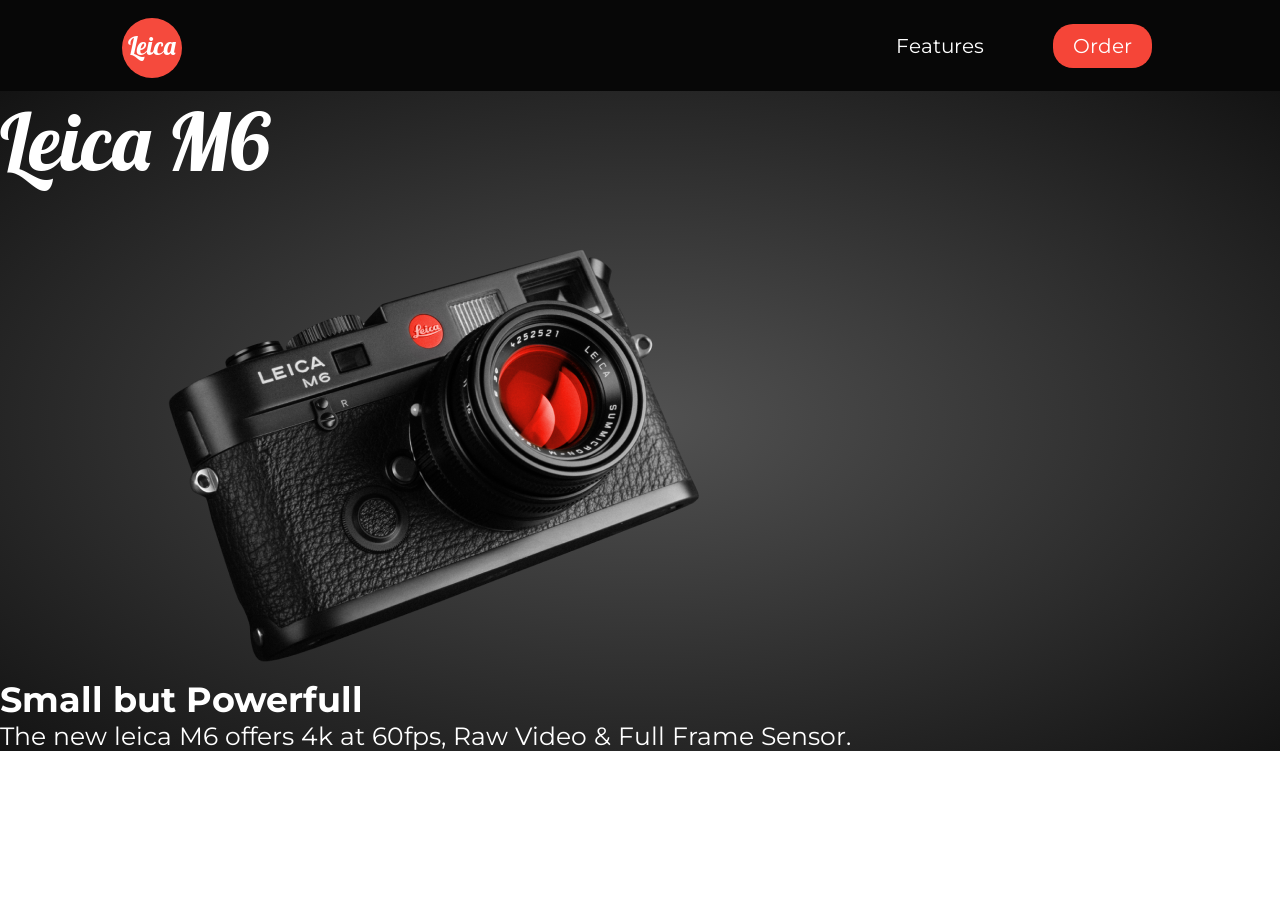
==== index.htm @ 7e6b6c9e "adding content and basci styles" ====
<!DOCTYPE html>
<html lang="en">
  <head>
    <meta charset="UTF-8" />
    <meta name="viewport" content="width=device-width, initial-scale=1.0" />
    <link
      href="https://fonts.googleapis.com/css2?family=Lobster&family=Montserrat:wght@400;600&display=swap"
      rel="stylesheet"
    />
    <link rel="stylesheet" href="./styles/styles.css" />
    <title>One UI Color</title>
  </head>
  <body>
    <main>
      <div class="nav-container">
        <nav>
          <h1 id="logo">Leica</h1>
          <ul>
            <li><a href="#freatures">Features</a></li>
            <li><a class="order" href="#soon">Order</a></li>
          </ul>
        </nav>
      </div>
      <section class="home">
        <div class="showcase">
          <h2>Leica M6</h2>
          <img src="./img/camera 1.png" alt="camera1" />
          <div class="info">
            <h3>Small but Powerfull</h3>
            <p>
              The new leica M6 offers 4k at 60fps, Raw Video & Full Frame
              Sensor.
            </p>
          </div>
        </div>
      </section>
    </main>
  </body>
</html>
---- styles/styles.css ----
html {
  font-size: 62.5%;
}

* {
  margin: 0;
  padding: 0;
  -webkit-box-sizing: border-box;
          box-sizing: border-box;
}

body {
  color: white;
  font-family: "Montserrat", sans-serif;
}

h1 {
  font-size: 2.5rem;
  font-family: "Lobster", cursive;
  font-weight: lighter;
}

h2 {
  font-size: 8rem;
  font-family: "Lobster", cursive;
  font-weight: lighter;
}

h3 {
  font-size: 3.5rem;
}

h4 {
  font-size: 3rem;
}

p {
  font-size: 2.5rem;
}

li {
  font-size: 2rem;
}

a {
  color: white;
  text-decoration: none;
}

.home {
  background: radial-gradient(#525252, #131313);
}

.nav-container {
  background: #070707;
}

nav {
  width: 80%;
  margin: auto;
  min-height: 10vh;
  padding: 3rem 0rem;
  display: -webkit-box;
  display: -ms-flexbox;
  display: flex;
  -webkit-box-pack: justify;
      -ms-flex-pack: justify;
          justify-content: space-between;
  -webkit-box-align: center;
      -ms-flex-align: center;
          align-items: center;
}

nav ul {
  display: -webkit-box;
  display: -ms-flexbox;
  display: flex;
  -webkit-box-pack: justify;
      -ms-flex-pack: justify;
          justify-content: space-between;
  -webkit-box-flex: 1;
      -ms-flex: 1;
          flex: 1;
  list-style: none;
}

nav #logo {
  -webkit-box-flex: 3;
      -ms-flex: 3;
          flex: 3;
  position: relative;
}

nav #logo::after {
  content: "";
  position: absolute;
  top: 0;
  left: 0;
  width: 6rem;
  height: 6rem;
  background: #f54538;
  border-radius: 50%;
  -webkit-transform: translate(-10%, -20%);
          transform: translate(-10%, -20%);
  mix-blend-mode: screen;
}

nav .order {
  background: #f54538;
  padding: 1rem 2rem;
  border-radius: 2rem;
}
/*# sourceMappingURL=styles.css.map */
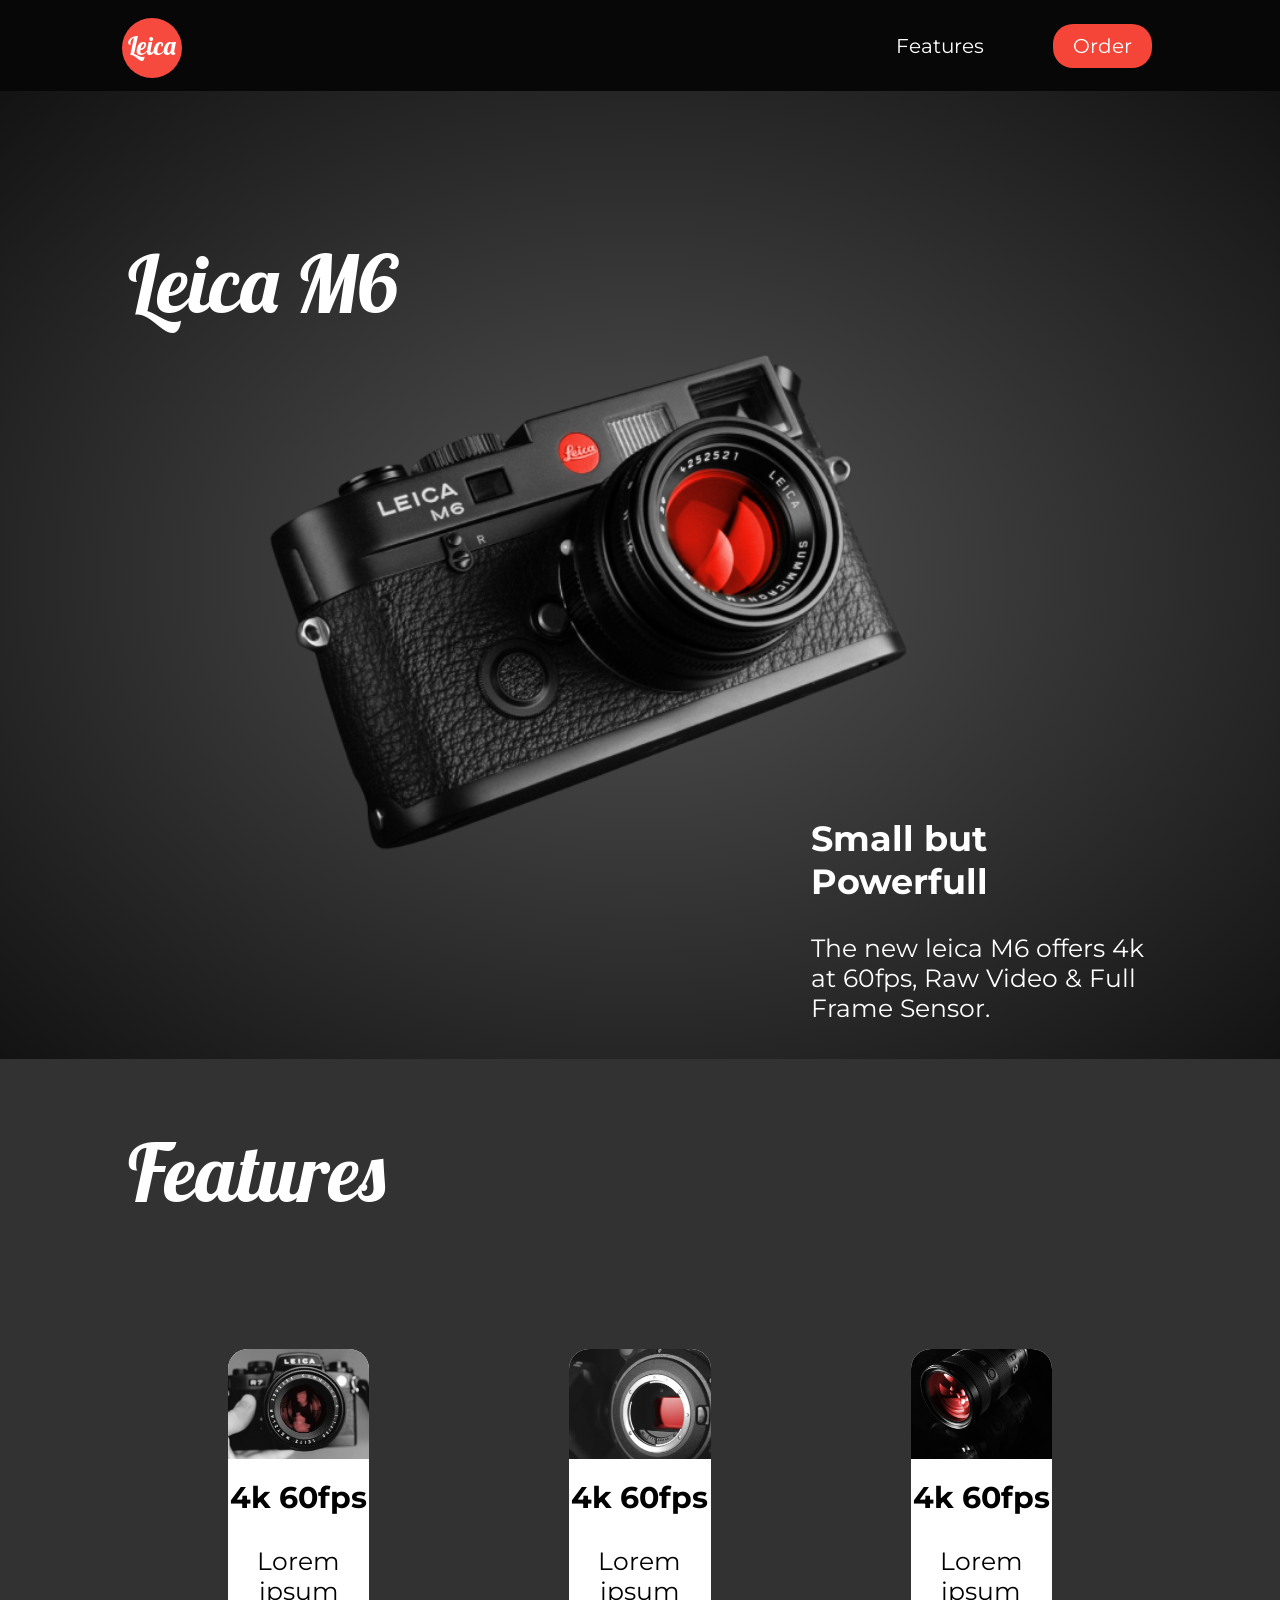
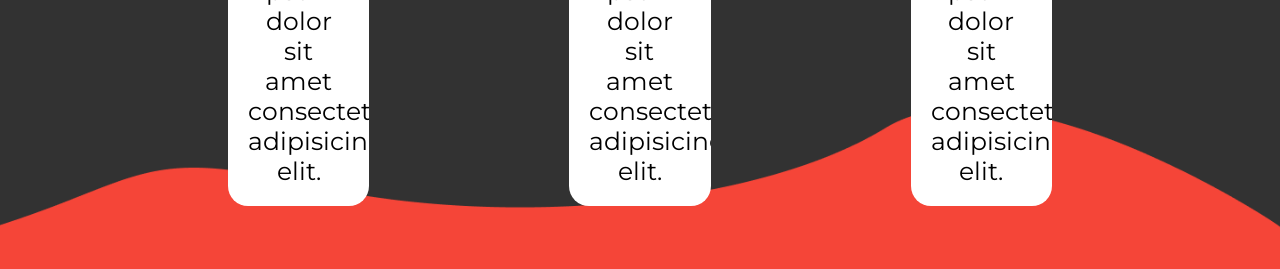
==== commit 8b96ccdd: "added features and added styles" ====
--- a/index.htm
+++ b/index.htm
@@ -34,6 +34,29 @@
           </div>
         </div>
       </section>
+      <div class="features-container">
+        <section class="features">
+          <h2>Features</h2>
+          <div class="cards">
+            <div class="card">
+              <img src="./img/card1 1.png" alt="" />
+              <h4>4k 60fps</h4>
+              <p>Lorem ipsum dolor sit amet consectetur adipisicing elit.</p>
+            </div>
+            <div class="card">
+              <img src="./img/card2 1.png" alt="" />
+              <h4>4k 60fps</h4>
+              <p>Lorem ipsum dolor sit amet consectetur adipisicing elit.</p>
+            </div>
+            <div class="card">
+              <img src="./img/card3 1.png" alt="" />
+              <h4>4k 60fps</h4>
+              <p>Lorem ipsum dolor sit amet consectetur adipisicing elit.</p>
+            </div>
+          </div>
+        </section>
+        <img src="./img/wave.png" class="wave" alt="">
+      </div>
     </main>
   </body>
 </html>
--- a/styles/styles.css
+++ b/styles/styles.css
@@ -110,4 +110,120 @@
   padding: 1rem 2rem;
   border-radius: 2rem;
 }
+
+.showcase {
+  display: -ms-grid;
+  display: grid;
+  min-height: 90vh;
+  -ms-grid-columns: 10% (minmax(5rem, 1fr))[3] 10%;
+      grid-template-columns: 10% repeat(3, minmax(5rem, 1fr)) 10%;
+  -ms-grid-rows: 1fr 2fr 1fr;
+      grid-template-rows: 1fr 2fr 1fr;
+}
+
+.showcase h2 {
+  -ms-grid-column: 2;
+  -ms-grid-column-span: 1;
+  grid-column: 2/3;
+  -ms-flex-item-align: end;
+      align-self: flex-end;
+}
+
+.showcase img {
+  -ms-grid-row: 2;
+  -ms-grid-row-span: 1;
+  grid-row: 2/3;
+  -ms-grid-column: 3;
+  -ms-grid-column-span: 1;
+  grid-column: 3/4;
+  height: 120%;
+  -o-object-fit: cover;
+     object-fit: cover;
+  -ms-flex-item-align: center;
+      -ms-grid-row-align: center;
+      align-self: center;
+  -ms-grid-column-align: center;
+      justify-self: center;
+}
+
+.showcase .info {
+  -ms-grid-column: 4;
+  -ms-grid-column-span: 1;
+  grid-column: 4/5;
+  -ms-grid-row: 3;
+  -ms-grid-row-span: 1;
+  grid-row: 3/4;
+}
+
+.showcase .info h3 {
+  padding-bottom: 3rem;
+}
+
+.features-container {
+  background: #323232;
+  position: relative;
+  z-index: 0;
+  overflow: hidden;
+}
+
+.features-container .wave {
+  position: absolute;
+  left: 0;
+  bottom: -25%;
+  width: 100%;
+  z-index: -1;
+}
+
+.features {
+  min-height: 90vh;
+  width: 80%;
+  margin: auto;
+  display: -webkit-box;
+  display: -ms-flexbox;
+  display: flex;
+  -webkit-box-orient: vertical;
+  -webkit-box-direction: normal;
+      -ms-flex-direction: column;
+          flex-direction: column;
+  -ms-flex-pack: distribute;
+      justify-content: space-around;
+}
+
+.features .cards {
+  display: -webkit-box;
+  display: -ms-flexbox;
+  display: flex;
+  -webkit-box-pack: justify;
+      -ms-flex-pack: justify;
+          justify-content: space-between;
+  color: black;
+}
+
+.features .cards .card {
+  background: white;
+  margin: 0rem 10rem;
+  display: -webkit-box;
+  display: -ms-flexbox;
+  display: flex;
+  -webkit-box-orient: vertical;
+  -webkit-box-direction: normal;
+      -ms-flex-direction: column;
+          flex-direction: column;
+  text-align: center;
+  border-radius: 2rem;
+  overflow: hidden;
+}
+
+.features .cards .card h4 {
+  margin: 2rem 0rem 1rem 0rem;
+}
+
+.features .cards .card p {
+  padding: 2rem;
+}
+
+.features .cards .card img {
+  -o-object-fit: cover;
+     object-fit: cover;
+}
 /*# sourceMappingURL=styles.css.map */
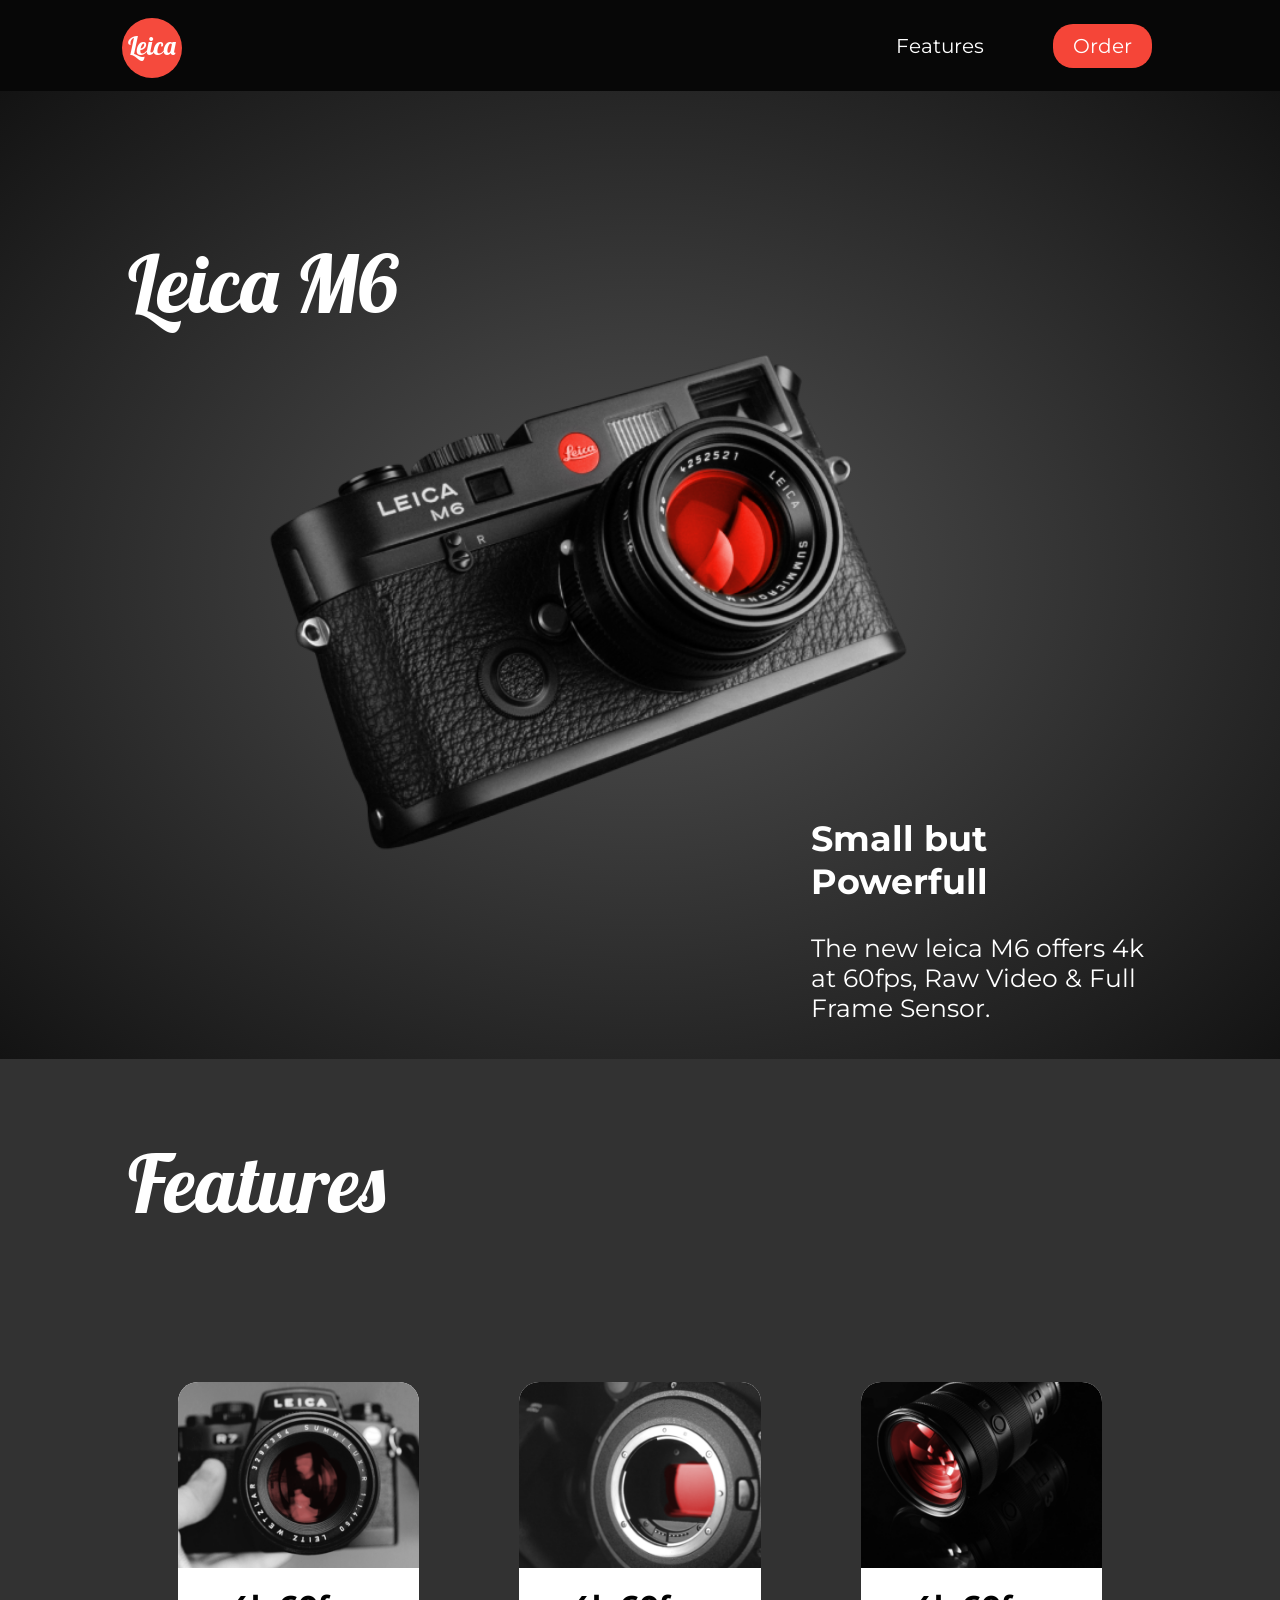
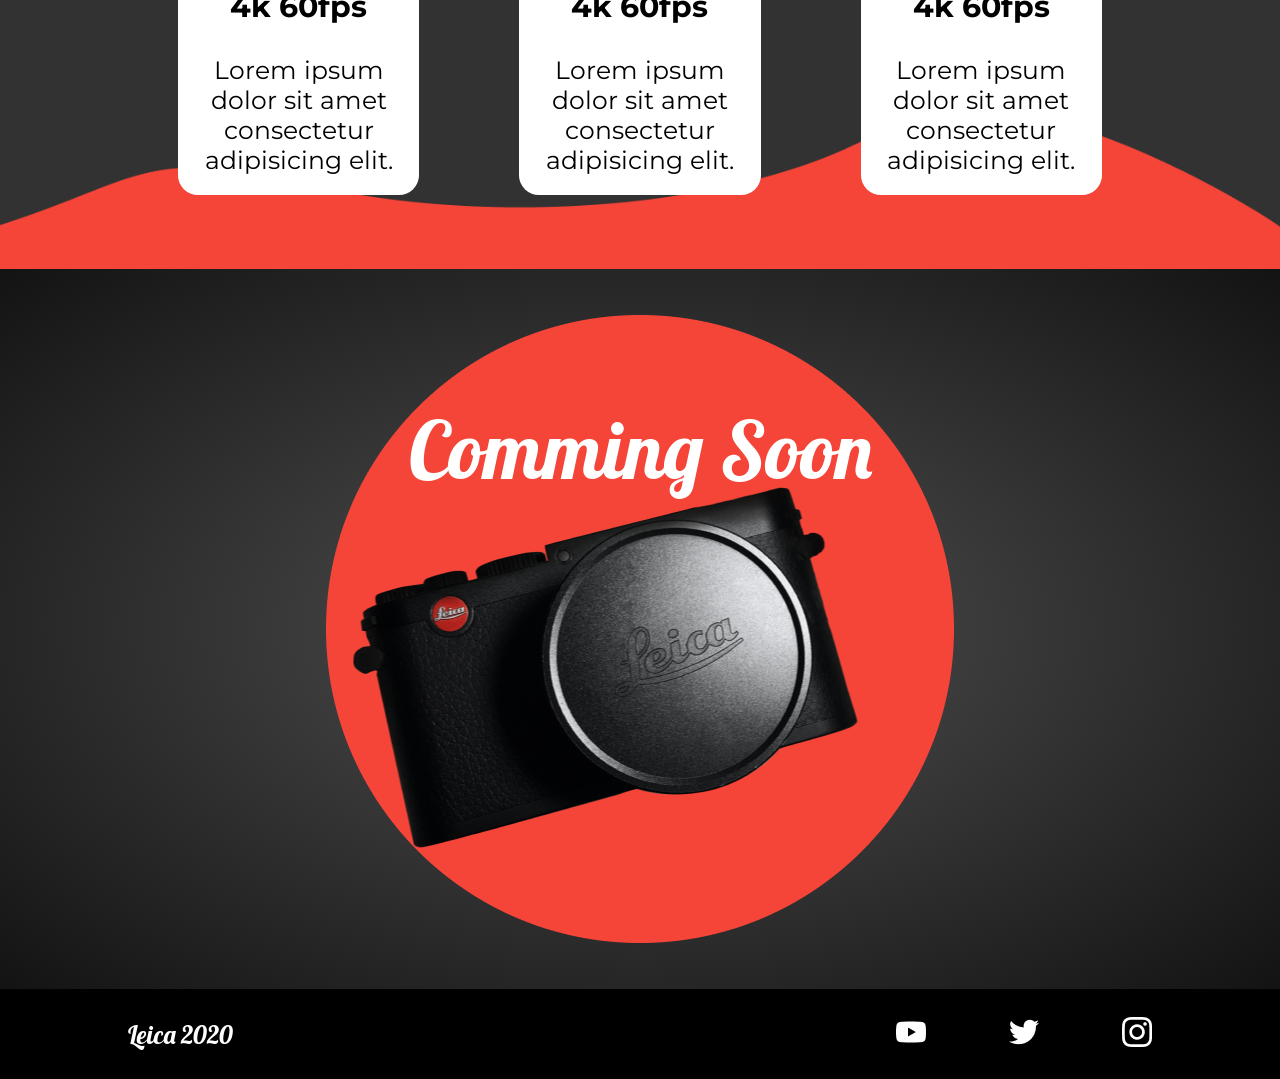
==== commit 7fe2b9d7: "added footer" ====
--- a/index.htm
+++ b/index.htm
@@ -55,8 +55,27 @@
             </div>
           </div>
         </section>
-        <img src="./img/wave.png" class="wave" alt="">
+        <img src="./img/wave.png" class="wave" alt="" />
       </div>
+      <section class="soon">
+        <h2>Comming Soon</h2>
+        <img src="./img/camera-soon-v2 1.png" alt="" />
+        <img class="circle" src="./img/circle.png" alt="" />
+      </section>
+      <footer>
+        <h1>Leica 2020</h1>
+        <ul>
+          <li>
+            <a href="#"><img src="./img/yt-logo.png" alt="" /></a>
+          </li>
+          <li>
+            <a href="#"><img src="./img/twitter-logo.png" alt="" /></a>
+          </li>
+          <li>
+            <a href="#"><img src="./img/instagram-logo.png" alt="" /></a>
+          </li>
+        </ul>
+      </footer>
     </main>
   </body>
 </html>
--- a/styles/styles.css
+++ b/styles/styles.css
@@ -201,7 +201,7 @@
 
 .features .cards .card {
   background: white;
-  margin: 0rem 10rem;
+  margin: 0rem 5rem;
   display: -webkit-box;
   display: -ms-flexbox;
   display: flex;
@@ -226,4 +226,126 @@
   -o-object-fit: cover;
      object-fit: cover;
 }
+
+.soon {
+  background: radial-gradient(#525252, #131313);
+  min-height: 80vh;
+  position: relative;
+  z-index: 0;
+}
+
+.soon img,
+.soon .circle,
+.soon h2 {
+  position: absolute;
+  top: 50%;
+  left: 50%;
+  -webkit-transform: translate(-50%, -50%);
+          transform: translate(-50%, -50%);
+}
+
+.soon .circle {
+  z-index: -1;
+}
+
+.soon h2 {
+  top: 25%;
+}
+
+footer {
+  min-height: 10vh;
+  background: black;
+  padding-left: 10%;
+  padding-right: 10%;
+  display: -webkit-box;
+  display: -ms-flexbox;
+  display: flex;
+  -webkit-box-align: center;
+      -ms-flex-align: center;
+          align-items: center;
+  -webkit-box-pack: justify;
+      -ms-flex-pack: justify;
+          justify-content: space-between;
+}
+
+footer ul {
+  display: -webkit-box;
+  display: -ms-flexbox;
+  display: flex;
+  -webkit-box-flex: 1;
+      -ms-flex: 1;
+          flex: 1;
+  list-style: none;
+  -webkit-box-pack: justify;
+      -ms-flex-pack: justify;
+          justify-content: space-between;
+}
+
+footer h1 {
+  -webkit-box-flex: 3;
+      -ms-flex: 3;
+          flex: 3;
+}
+
+@media screen and (max-width: 1200px) {
+  html {
+    font-size: 50%;
+  }
+  nav #logo {
+    -webkit-box-flex: 1;
+        -ms-flex: 1;
+            flex: 1;
+  }
+  nav ul li {
+    margin: 5rem;
+  }
+  .showcase {
+    -ms-grid-columns: 10% 1fr 10%;
+        grid-template-columns: 10% 1fr 10%;
+  }
+  .showcase img {
+    width: 100%;
+    -o-object-fit: contain;
+       object-fit: contain;
+  }
+  .showcase img, .showcase h2, .showcase .info {
+    -ms-grid-column: 2;
+    -ms-grid-column-span: 1;
+    grid-column: 2/3;
+    text-align: center;
+  }
+  .features {
+    -webkit-box-align: center;
+        -ms-flex-align: center;
+            align-items: center;
+  }
+  .features h2 {
+    margin-top: 5rem;
+  }
+  .features .cards {
+    -webkit-box-orient: vertical;
+    -webkit-box-direction: normal;
+        -ms-flex-direction: column;
+            flex-direction: column;
+    width: 100%;
+  }
+  .features .cards .card {
+    margin: 5rem 0rem;
+  }
+  .soon {
+    overflow: hidden;
+  }
+  .soon img {
+    width: 60%;
+  }
+  .soon h2 {
+    font-size: 5rem;
+    text-align: center;
+  }
+  footer h1 {
+    -webkit-box-flex: 1;
+        -ms-flex: 1;
+            flex: 1;
+  }
+}
 /*# sourceMappingURL=styles.css.map */
